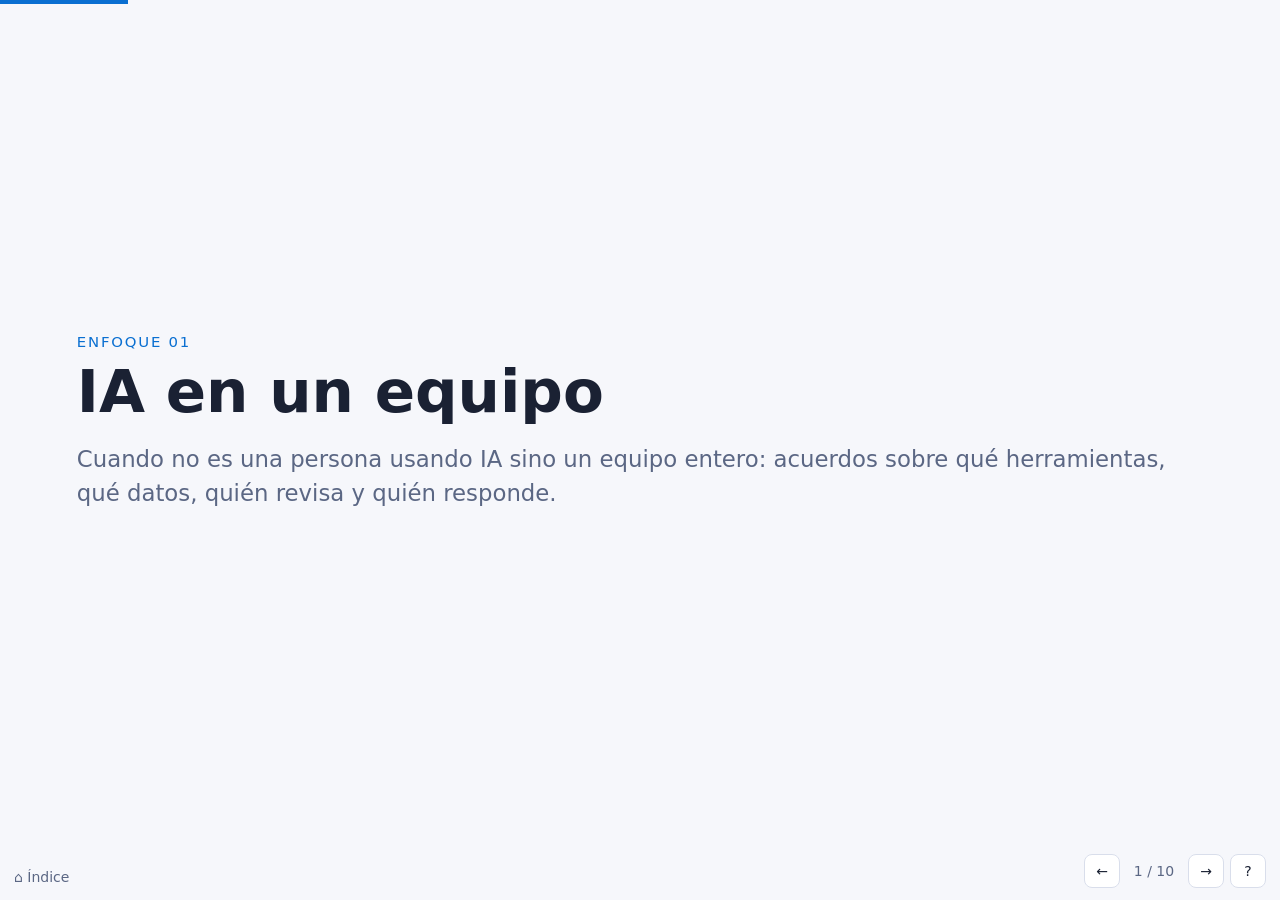
==== 01-team.html @ 58c4e403 "Add interactive theory slides for five AI perspectives" ====
<!doctype html>
<html lang="es">
<head>
<meta charset="utf-8">
<meta name="viewport" content="width=device-width,initial-scale=1">
<title>IA en un equipo</title>
<link rel="stylesheet" href="deck.css">
<style>
.pool,.bucket{display:flex;flex-wrap:wrap;gap:6px;align-content:flex-start;min-height:70px;border:2px dashed var(--line);border-radius:12px;padding:8px}
.bucket{min-height:150px}
.bucket.over{border-color:var(--accent);background:var(--panel2)}
.bucket h3{width:100%;margin:0 0 4px;font-size:.8em}
.chip{background:var(--panel);border:1px solid var(--line);border-radius:8px;padding:5px 9px;font-size:.68em;cursor:grab;user-select:none;max-width:100%}
.chip.right{border-color:var(--ok);background:color-mix(in srgb,var(--ok) 15%,var(--panel))}
.chip.wrong{border-color:var(--bad);background:color-mix(in srgb,var(--bad) 15%,var(--panel))}
.buckets{display:grid;grid-template-columns:repeat(3,minmax(0,1fr));gap:10px;margin-top:10px}
@media(max-width:700px){.buckets{grid-template-columns:1fr}}
#clsExplain{font-size:.75em;min-height:2.5em;margin-top:8px}
</style>
</head>
<body>

<section class="slide cover">
  <p class="kicker">Enfoque 01</p>
  <h1>IA en un equipo</h1>
  <p class="lead">Cuando no es una persona usando IA sino un equipo entero: acuerdos sobre qué herramientas, qué datos, quién revisa y quién responde.</p>
  <aside class="notes">Público mixto: líderes, devs, QA, gente de negocio. El foco es organizativo, no técnico.</aside>
</section>

<section class="slide">
  <h2>El problema: cada uno por su lado</h2>
  <div class="cols">
    <div>
      <ul>
        <li>Cada persona usa la herramienta que conoce, con su cuenta personal.</li>
        <li>Nadie sabe qué datos salieron ni hacia dónde.</li>
        <li>Unos revisan lo que genera la IA, otros no.</li>
        <li>Lo que alguien aprendió (un buen prompt, una configuración) no llega al resto.</li>
      </ul>
      <p>Esto se llama <b>shadow AI</b>: uso de IA fuera de lo que la organización conoce y controla.</p>
    </div>
    <div class="analogy">Es como si cada empleado guardara documentos de clientes en su pendrive personal. No hace falta mala intención para que sea un problema.</div>
  </div>
  <aside class="notes">Preguntar a la sala: ¿cuántas herramientas de IA distintas usa su equipo? Suele haber más de las que el líder cree.</aside>
</section>

<section class="slide">
  <h2>Los cinco acuerdos de un equipo</h2>
  <div class="cols c3">
    <div class="card acc step"><h3>1. Herramientas aprobadas</h3><p>Cuáles, con qué cuenta (corporativa) y con qué condiciones de datos del proveedor.</p></div>
    <div class="card acc step"><h3>2. Clasificación de datos</h3><p>Qué se puede compartir, qué hay que sanitizar y qué nunca.</p></div>
    <div class="card acc step"><h3>3. Revisión humana</h3><p>Lo que produce la IA lo firma una persona: código, textos, decisiones.</p></div>
    <div class="card acc step"><h3>4. Contexto compartido</h3><p>Configuraciones, prompts y reglas comunes en el repo, no en la cabeza de cada uno.</p></div>
    <div class="card acc step"><h3>5. Qué hacer si algo sale mal</h3><p>A quién avisar y cómo, sin miedo a la sanción.</p></div>
  </div>
  <aside class="notes">Revelar de a uno. El resto del deck desarrolla cada acuerdo.</aside>
</section>

<section class="slide">
  <h2>Clasificación de datos</h2>
  <table>
    <tr><th>Nivel</th><th>Ejemplos</th><th>¿Con IA?</th></tr>
    <tr><td><span class="tag ok">Público</span></td><td>Documentación publicada, código open source, preguntas generales</td><td>Sí, cualquier herramienta aprobada</td></tr>
    <tr><td><span class="tag">Interno</span></td><td>Código propio, arquitectura, tickets</td><td>Solo herramientas aprobadas con cuenta corporativa</td></tr>
    <tr><td><span class="tag warn">Confidencial</span></td><td>Logs con datos de clientes, contratos, métricas de negocio</td><td>Sanitizar antes, o herramienta aprobada específicamente</td></tr>
    <tr><td><span class="tag bad">Restringido</span></td><td>Credenciales, claves, datos de salud, sueldos, datos personales sensibles</td><td>Nunca</td></tr>
  </table>
  <p class="small muted" style="margin-top:10px"><b>Sanitizar</b>: reemplazar nombres, emails, IPs, dominios, tokens y montos por marcadores (<code>[EMAIL]</code>, <code>[HOST]</code>) antes de pegar.</p>
  <aside class="notes">Adaptar los niveles a la clasificación que ya tenga la organización. Si no tiene, esta tabla es un buen punto de partida.</aside>
</section>

<section class="slide">
  <h2>Ejercicio: ¿esto se puede pegar?</h2>
  <p class="small muted">Arrastrá cada caso a una columna (o tocalo y después tocá la columna). Después, <b>Verificar</b>.</p>
  <div class="pool" id="pool"></div>
  <div class="buckets">
    <div class="bucket" data-b="ok"><h3 style="color:var(--ok)">Se puede</h3></div>
    <div class="bucket" data-b="san"><h3 style="color:var(--warn)">Sanitizar antes</h3></div>
    <div class="bucket" data-b="no"><h3 style="color:var(--bad)">Nunca</h3></div>
  </div>
  <div class="row" style="margin-top:10px">
    <button class="b" id="clsCheck">Verificar</button>
    <button class="b ghost" id="clsReset">Reiniciar</button>
    <span id="clsScore" class="small"></span>
  </div>
  <div id="clsExplain" class="muted">Después de verificar, tocá un caso para ver por qué.</div>
  <aside class="notes">Hacerlo en voz alta con la sala. Los casos ambiguos (código interno) dependen de la herramienta: esa es la discusión que vale la pena.</aside>
</section>

<section class="slide">
  <h2>Revisión humana y responsabilidad</h2>
  <div class="cols">
    <div>
      <ul>
        <li>"Lo hizo la IA" no es una excusa: <b>quien lo usa, lo firma</b>.</li>
        <li>El código generado pasa por el mismo review que cualquier otro (o más).</li>
        <li>Errores típicos del código con IA: dependencias inventadas, validaciones faltantes, secretos hardcodeados, SQL armado con strings.</li>
        <li>Textos y análisis: verificar cifras, fuentes y nombres.</li>
      </ul>
    </div>
    <div class="analogy">La IA es un pasante muy rápido. Al pasante no se lo deja mandar un contrato a un cliente sin que alguien lo lea.</div>
  </div>
  <aside class="notes">Riesgos OWASP LLM05 (salida sin validar) y LLM09 (desinformación) llevados al proceso del equipo.</aside>
</section>

<section class="slide">
  <h2>Contexto compartido</h2>
  <div class="cols">
    <div class="card ok"><h3>En el repo, versionado</h3><ul>
      <li>Instrucciones para agentes (<code>CLAUDE.md</code>, <code>AGENTS.md</code>, reglas).</li>
      <li>Permisos y hooks comunes (<code>.claude/settings.json</code>).</li>
      <li>Skills y comandos para tareas repetidas.</li>
    </ul></div>
    <div class="card acc"><h3>Fuera del repo</h3><ul>
      <li>Biblioteca de prompts que funcionan, por área.</li>
      <li>Política de uso escrita y corta.</li>
      <li>Canal para compartir aprendizajes y errores.</li>
    </ul></div>
  </div>
  <p class="small" style="margin-top:12px">Ventaja: todos parten del mismo piso y los controles (permisos, hooks) aplican a todos. Detalle técnico en el <a href="03-dev.html">enfoque 03</a>.</p>
  <aside class="notes">Lo compartido también se revisa: un cambio en CLAUDE.md o settings.json es un cambio de política y pasa por MR.</aside>
</section>

<section class="slide">
  <h2>Roles</h2>
  <table>
    <tr><th>Quién</th><th>Qué hace</th></tr>
    <tr><td><b>Liderazgo / seguridad</b></td><td>Aprueba herramientas, define la clasificación de datos, mantiene la política.</td></tr>
    <tr><td><b>Tech lead</b></td><td>Mantiene la configuración compartida del repo y revisa sus cambios.</td></tr>
    <tr><td><b>Cada persona</b></td><td>Usa lo aprobado, sanitiza, revisa lo que genera y reporta incidentes.</td></tr>
    <tr><td><b>Plataforma / DevOps</b></td><td>Configura los agentes en CI/CD con permisos y secretos mínimos (<a href="05-cicd.html">enfoque 05</a>).</td></tr>
  </table>
  <aside class="notes">En equipos chicos una persona cubre varios roles; lo importante es que cada tarea tenga dueño.</aside>
</section>

<section class="slide">
  <h2>Si algo sale mal</h2>
  <div class="cols c3">
    <div class="card warn step"><h3>1. Avisar</h3><p>"Pegué un token en el chat." Cuanto antes, menos daño. Sin castigo por reportar.</p></div>
    <div class="card warn step"><h3>2. Contener</h3><p>Rotar la credencial, borrar la conversación, revocar accesos del agente.</p></div>
    <div class="card warn step"><h3>3. Revisar</h3><p>Qué salió, hacia dónde, qué hizo el agente (por eso importan los registros).</p></div>
    <div class="card warn step"><h3>4. Aprender</h3><p>Ajustar la política o los controles para que no se repita.</p></div>
  </div>
  <aside class="notes">Un token pegado y rotado en 5 minutos es un susto; uno escondido por miedo es un incidente. El caso de labllm2 (agente borra producción) sirve como ejercicio.</aside>
</section>

<section class="slide">
  <h2>Checklist del equipo</h2>
  <ul class="checklist">
    <li>Lista de herramientas aprobadas y con cuenta corporativa.</li>
    <li>Clasificación de datos conocida por todos.</li>
    <li>Todo lo generado por IA pasa por revisión humana.</li>
    <li>Configuración de agentes versionada y revisada por MR.</li>
    <li>Canal y procedimiento para reportar incidentes.</li>
    <li>Revisión periódica de la política (las herramientas cambian rápido).</li>
  </ul>
  <aside class="notes">Cierre.</aside>
</section>

<script>
// Data classification drag & drop (tap-to-move fallback for touch/projector clickers)
const CASES = [
  ['Pregunta sobre cómo usar una librería open source', 'ok', 'Información pública.'],
  ['Texto de la documentación pública del producto', 'ok', 'Ya es público.'],
  ['Módulo de código interno, en la herramienta aprobada con cuenta corporativa', 'ok', 'Interno en herramienta aprobada: es para lo que se aprobó.'],
  ['El mismo módulo, en un chat gratuito con cuenta personal', 'no', 'Herramienta no aprobada: no hay acuerdo sobre qué hace el proveedor con los datos.'],
  ['Stack trace con rutas y hosts internos', 'san', 'Útil para depurar; quitá hosts, rutas y nombres antes.'],
  ['Log de producción con emails de clientes', 'san', 'Reemplazá emails e IDs por marcadores; el error se entiende igual.'],
  ['Config de nginx con IPs y dominios internos', 'san', 'Cambiá IPs y dominios por [HOST]; la estructura alcanza.'],
  ['Archivo .env con claves de API', 'no', 'Credenciales: nunca. Si pasó, rotarlas.'],
  ['Planilla de sueldos para "armar una fórmula"', 'no', 'Para la fórmula alcanzan los nombres de columna.'],
  ['Contrato firmado con un cliente', 'no', 'Confidencial con terceros; requiere herramienta aprobada específicamente.'],
];
const pool = document.getElementById('pool');
const buckets = [...document.querySelectorAll('.bucket')];
let picked = null, checked = false;
function reset() {
  checked = false; picked = null;
  document.getElementById('clsScore').textContent = '';
  document.getElementById('clsExplain').textContent = 'Después de verificar, tocá un caso para ver por qué.';
  buckets.forEach(b => b.querySelectorAll('.chip').forEach(c => c.remove()));
  pool.innerHTML = '';
  [...CASES.keys()].sort(() => Math.random() - .5).forEach(i => {
    const c = document.createElement('div');
    c.className = 'chip'; c.draggable = true; c.dataset.i = i; c.textContent = CASES[i][0];
    c.ondragstart = e => e.dataTransfer.setData('text/plain', i);
    c.onclick = e => {
      e.stopPropagation();
      if (checked) { const [, b, why] = CASES[i]; document.getElementById('clsExplain').innerHTML = `<b>${c.textContent}</b>: ${why}`; return; }
      if (picked) picked.style.outline = '';
      picked = c; c.style.outline = '2px solid var(--accent)';
    };
    pool.append(c);
  });
}
function drop(target, chip) {
  if (!chip) return;
  chip.style.outline = ''; chip.classList.remove('right', 'wrong');
  target.append(chip); picked = null;
}
[pool, ...buckets].forEach(t => {
  t.ondragover = e => { e.preventDefault(); t.classList.add('over'); };
  t.ondragleave = () => t.classList.remove('over');
  t.ondrop = e => { e.preventDefault(); t.classList.remove('over'); drop(t, document.querySelector(`.chip[data-i="${e.dataTransfer.getData('text/plain')}"]`)); };
  t.onclick = () => { if (picked) drop(t, picked); };
});
document.getElementById('clsCheck').onclick = () => {
  checked = true;
  let ok = 0, placed = 0;
  buckets.forEach(b => b.querySelectorAll('.chip').forEach(c => {
    placed++;
    const right = CASES[c.dataset.i][1] === b.dataset.b;
    c.classList.toggle('right', right); c.classList.toggle('wrong', !right);
    if (right) ok++;
  }));
  document.getElementById('clsScore').textContent = `${ok} de ${CASES.length} correctos${placed < CASES.length ? ` (${CASES.length - placed} sin ubicar)` : ''}`;
};
document.getElementById('clsReset').onclick = reset;
reset();
</script>
<script src="deck.js"></script>
</body>
</html>
---- deck.css ----
/* Shared slide engine styles. Same palette as labllm / labllm2. */
:root{--bg:#0f1420;--panel:#171e2e;--panel2:#1e2740;--text:#e8ecf4;--muted:#9aa6bf;--accent:#5eb6ff;--ok:#4cd391;--bad:#ff6b6b;--warn:#ffc94d;--line:#2a3550;--code:#0a0e18}
@media (prefers-color-scheme:light){:root:not([data-theme=dark]){--bg:#f6f7fb;--panel:#fff;--panel2:#eef1f8;--text:#1a2133;--muted:#5b6784;--accent:#0a6fd1;--ok:#13885a;--bad:#c93c3c;--warn:#a87400;--line:#d9deeb;--code:#f0f2f8}}
:root[data-theme=light]{--bg:#f6f7fb;--panel:#fff;--panel2:#eef1f8;--text:#1a2133;--muted:#5b6784;--accent:#0a6fd1;--ok:#13885a;--bad:#c93c3c;--warn:#a87400;--line:#d9deeb;--code:#f0f2f8}
*{box-sizing:border-box}
html,body{height:100%}
body{margin:0;background:var(--bg);color:var(--text);font:clamp(16px,1.55vw,22px)/1.5 system-ui,-apple-system,Segoe UI,Roboto,sans-serif;overflow:hidden}
a{color:var(--accent)}
code,pre,kbd{font-family:ui-monospace,Menlo,Consolas,monospace}
code{background:var(--panel2);padding:1px 6px;border-radius:6px;font-size:.88em}
pre{background:var(--code);border:1px solid var(--line);border-radius:10px;padding:12px 14px;overflow:auto;font-size:.72em;line-height:1.45;margin:0;white-space:pre}
kbd{background:var(--panel2);border:1px solid var(--line);border-bottom-width:2px;border-radius:5px;padding:0 6px;font-size:.8em}

/* Slides */
.slide{position:absolute;inset:0;display:none;flex-direction:column;justify-content:safe center;padding:4vh max(16px,6vw) 9vh;overflow:auto}
.slide.on{display:flex}
.slide>*{max-width:1180px;width:100%;margin-left:auto;margin-right:auto}
.slide h1{font-size:2.4em;line-height:1.1;margin:0 auto .3em}
.slide h2{font-size:1.6em;line-height:1.15;margin:0 auto .6em}
.slide h3{font-size:1em;margin:0 0 .3em;color:var(--accent)}
.slide p{margin:0 auto .6em}
.slide ul,.slide ol{margin:0 auto .6em;padding-left:1.2em}
.slide li{margin:.25em 0}
.kicker{font-size:.75em;letter-spacing:.12em;text-transform:uppercase;color:var(--accent);margin-bottom:.4em!important}
.lead{font-size:1.15em;color:var(--muted)}
.muted{color:var(--muted)}
.small{font-size:.8em}
.cover{text-align:left}
.cover h1{font-size:3em}

/* Layout helpers */
.cols{display:grid;grid-template-columns:repeat(auto-fit,minmax(min(100%,280px),1fr));gap:18px}
.cols.c3{grid-template-columns:repeat(auto-fit,minmax(min(100%,230px),1fr))}
.card{background:var(--panel);border:1px solid var(--line);border-radius:12px;padding:14px 18px}
.card p:last-child,.card ul:last-child{margin-bottom:0}
.card.ok{border-left:5px solid var(--ok)}
.card.bad{border-left:5px solid var(--bad)}
.card.warn{border-left:5px solid var(--warn)}
.card.acc{border-left:5px solid var(--accent)}
.analogy{background:var(--panel2);border-radius:12px;padding:16px 20px;border-left:5px solid var(--warn)}
.analogy::before{content:"Analogía";display:block;font-size:.7em;letter-spacing:.12em;text-transform:uppercase;color:var(--warn);font-weight:700;margin-bottom:.3em}
.tag{display:inline-block;font-size:.7em;font-weight:700;padding:2px 9px;border-radius:99px;background:color-mix(in srgb,var(--accent) 20%,transparent);color:var(--accent);margin:0 4px 4px 0;white-space:nowrap}
.tag.bad{background:color-mix(in srgb,var(--bad) 20%,transparent);color:var(--bad)}
.tag.ok{background:color-mix(in srgb,var(--ok) 20%,transparent);color:var(--ok)}
.tag.warn{background:color-mix(in srgb,var(--warn) 22%,transparent);color:var(--warn)}
table{border-collapse:collapse;width:100%;font-size:.82em}
th,td{text-align:left;padding:7px 10px;border-bottom:1px solid var(--line);vertical-align:top}
th{color:var(--muted);font-weight:600}
.checklist{list-style:none;padding-left:0!important}
.checklist li{padding-left:1.6em;position:relative}
.checklist li::before{content:"☐";position:absolute;left:0;color:var(--accent)}
.checklist li.done::before{content:"☑";color:var(--ok)}
.checklist li{cursor:pointer}

/* Step-by-step reveal */
.step{opacity:0;transform:translateY(6px);transition:opacity .25s,transform .25s;pointer-events:none}
.step.shown{opacity:1;transform:none;pointer-events:auto}

/* Buttons / inputs for widgets */
button.b{background:var(--accent);color:#fff;border:0;border-radius:8px;padding:8px 14px;font:inherit;font-size:.85em;cursor:pointer}
button.b.ghost{background:var(--panel2);color:var(--text);border:1px solid var(--line)}
button.b.on{outline:2px solid var(--accent);outline-offset:2px}
textarea,input[type=text],input[type=number],select{background:var(--code);color:var(--text);border:1px solid var(--line);border-radius:8px;padding:8px 10px;font:inherit;font-size:.85em;width:100%}
textarea{resize:vertical;min-height:6em}
.row{display:flex;gap:10px;flex-wrap:wrap;align-items:center}

/* Chrome: progress, nav, notes, help */
.progress{position:fixed;left:0;top:0;height:4px;background:var(--accent);transition:width .2s;z-index:5}
.nav{position:fixed;right:14px;bottom:12px;display:flex;gap:6px;align-items:center;z-index:6;font-size:14px}
.nav button{background:var(--panel);color:var(--text);border:1px solid var(--line);border-radius:8px;width:36px;height:34px;font:inherit;cursor:pointer}
.nav .count{color:var(--muted);min-width:56px;text-align:center}
.home{position:fixed;left:14px;bottom:12px;font-size:14px;color:var(--muted);z-index:6;text-decoration:none}
.home:hover{color:var(--accent)}
.notes{display:none}
body.show-notes .slide.on .notes{display:block;position:fixed;left:0;right:0;bottom:0;max-height:32vh;overflow:auto;margin:0;max-width:none;background:var(--panel);border-top:2px solid var(--warn);padding:10px max(16px,6vw) 54px;font-size:.75em;color:var(--text);z-index:4}
body.show-notes .slide.on .notes::before{content:"Notas del presentador";display:block;color:var(--warn);font-weight:700;font-size:.85em;margin-bottom:4px}
.help{position:fixed;inset:0;display:none;align-items:center;justify-content:center;background:color-mix(in srgb,var(--bg) 80%,transparent);z-index:10}
.help.on{display:flex}
.help .card{max-width:420px;font-size:15px}
.help td{border:0;padding:3px 8px}

@media (max-width:700px){
  body{overflow:auto}
  .slide h1,.cover h1{font-size:1.9em}
  .slide h2{font-size:1.35em}
  .slide{padding-bottom:70px}
}
@media print{
  body{overflow:visible}
  .slide{display:flex!important;position:relative;min-height:100vh;page-break-after:always}
  .step{opacity:1!important;transform:none!important}
  .nav,.home,.progress{display:none}
}
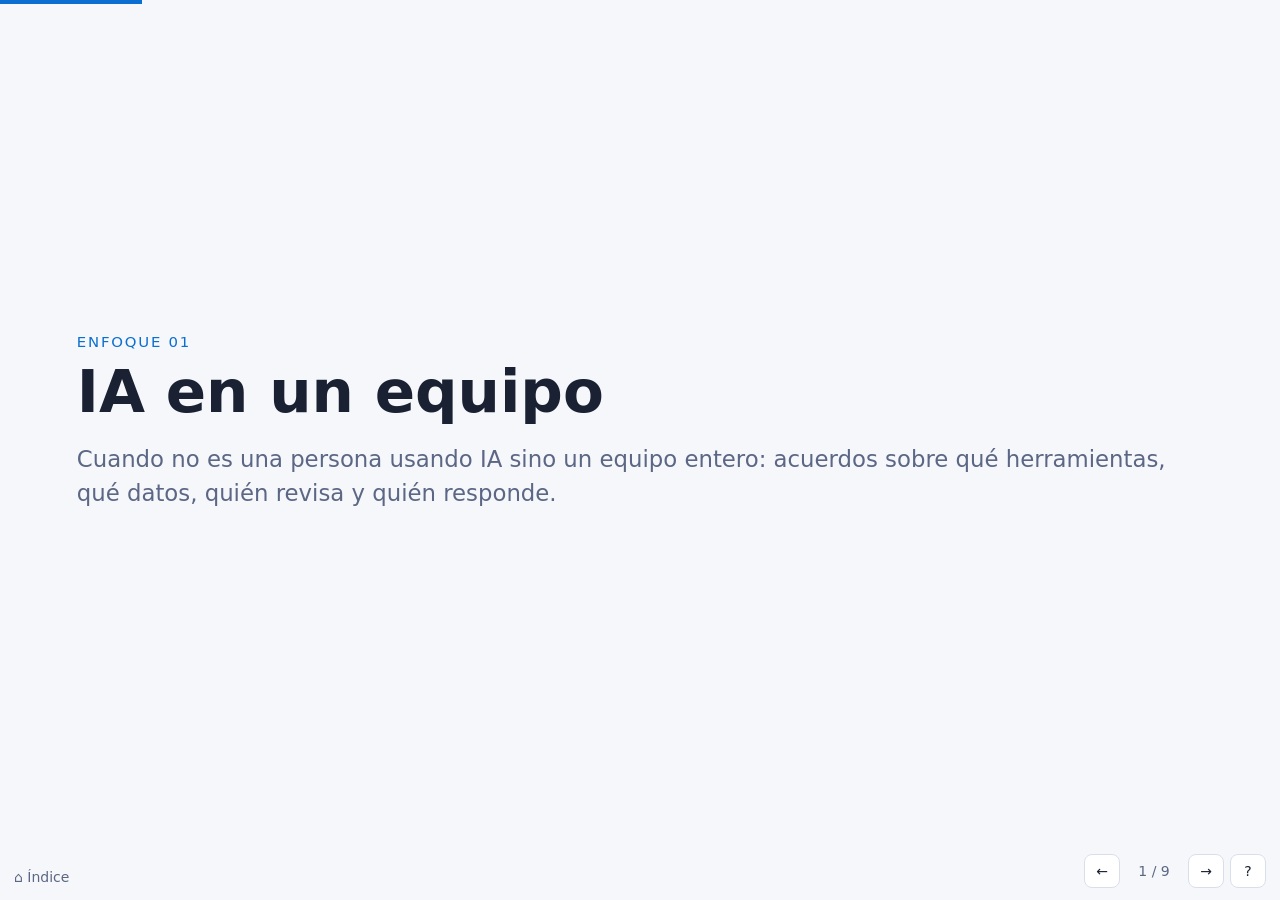
==== commit 7aa7e418: "ppt" ====
--- a/01-team.html
+++ b/01-team.html
@@ -47,13 +47,13 @@
 <section class="slide">
   <h2>Los cinco acuerdos de un equipo</h2>
   <div class="cols c3">
-    <div class="card acc step"><h3>1. Herramientas aprobadas</h3><p>Cuáles, con qué cuenta (corporativa) y con qué condiciones de datos del proveedor.</p></div>
-    <div class="card acc step"><h3>2. Clasificación de datos</h3><p>Qué se puede compartir, qué hay que sanitizar y qué nunca.</p></div>
-    <div class="card acc step"><h3>3. Revisión humana</h3><p>Lo que produce la IA lo firma una persona: código, textos, decisiones.</p></div>
-    <div class="card acc step"><h3>4. Contexto compartido</h3><p>Configuraciones, prompts y reglas comunes en el repo, no en la cabeza de cada uno.</p></div>
-    <div class="card acc step"><h3>5. Qué hacer si algo sale mal</h3><p>A quién avisar y cómo, sin miedo a la sanción.</p></div>
-  </div>
-  <aside class="notes">Revelar de a uno. El resto del deck desarrolla cada acuerdo.</aside>
+    <div class="card acc"><h3>1. Herramientas aprobadas</h3><p>Cuáles, con qué cuenta (corporativa) y con qué condiciones de datos del proveedor.</p></div>
+    <div class="card acc"><h3>2. Clasificación de datos</h3><p>Qué se puede compartir, qué hay que sanitizar y qué nunca.</p></div>
+    <div class="card acc"><h3>3. Revisión humana</h3><p>Lo que produce la IA lo firma una persona: código, textos, decisiones.</p></div>
+    <div class="card acc"><h3>4. Contexto compartido</h3><p>Configuraciones, prompts y reglas comunes en el repo, no en la cabeza de cada uno.</p></div>
+    <div class="card acc"><h3>5. Qué hacer si algo sale mal</h3><p>A quién avisar y cómo, sin miedo a la sanción.</p></div>
+  </div>
+  <aside class="notes">El resto del deck desarrolla cada acuerdo.</aside>
 </section>
 
 <section class="slide">
@@ -122,24 +122,12 @@
 </section>
 
 <section class="slide">
-  <h2>Roles</h2>
-  <table>
-    <tr><th>Quién</th><th>Qué hace</th></tr>
-    <tr><td><b>Liderazgo / seguridad</b></td><td>Aprueba herramientas, define la clasificación de datos, mantiene la política.</td></tr>
-    <tr><td><b>Tech lead</b></td><td>Mantiene la configuración compartida del repo y revisa sus cambios.</td></tr>
-    <tr><td><b>Cada persona</b></td><td>Usa lo aprobado, sanitiza, revisa lo que genera y reporta incidentes.</td></tr>
-    <tr><td><b>Plataforma / DevOps</b></td><td>Configura los agentes en CI/CD con permisos y secretos mínimos (<a href="05-cicd.html">enfoque 05</a>).</td></tr>
-  </table>
-  <aside class="notes">En equipos chicos una persona cubre varios roles; lo importante es que cada tarea tenga dueño.</aside>
-</section>
-
-<section class="slide">
   <h2>Si algo sale mal</h2>
   <div class="cols c3">
-    <div class="card warn step"><h3>1. Avisar</h3><p>"Pegué un token en el chat." Cuanto antes, menos daño. Sin castigo por reportar.</p></div>
-    <div class="card warn step"><h3>2. Contener</h3><p>Rotar la credencial, borrar la conversación, revocar accesos del agente.</p></div>
-    <div class="card warn step"><h3>3. Revisar</h3><p>Qué salió, hacia dónde, qué hizo el agente (por eso importan los registros).</p></div>
-    <div class="card warn step"><h3>4. Aprender</h3><p>Ajustar la política o los controles para que no se repita.</p></div>
+    <div class="card warn"><h3>1. Avisar</h3><p>"Pegué un token en el chat." Cuanto antes, menos daño. Sin castigo por reportar.</p></div>
+    <div class="card warn"><h3>2. Contener</h3><p>Rotar la credencial, borrar la conversación, revocar accesos del agente.</p></div>
+    <div class="card warn"><h3>3. Revisar</h3><p>Qué salió, hacia dónde, qué hizo el agente (por eso importan los registros).</p></div>
+    <div class="card warn"><h3>4. Aprender</h3><p>Ajustar la política o los controles para que no se repita.</p></div>
   </div>
   <aside class="notes">Un token pegado y rotado en 5 minutos es un susto; uno escondido por miedo es un incidente. El caso de labllm2 (agente borra producción) sirve como ejercicio.</aside>
 </section>
@@ -151,6 +139,7 @@
     <li>Clasificación de datos conocida por todos.</li>
     <li>Todo lo generado por IA pasa por revisión humana.</li>
     <li>Configuración de agentes versionada y revisada por MR.</li>
+    <li>Se sabe quién carga documentos en la base de conocimiento y quién puede verlos.</li>
     <li>Canal y procedimiento para reportar incidentes.</li>
     <li>Revisión periódica de la política (las herramientas cambian rápido).</li>
   </ul>
